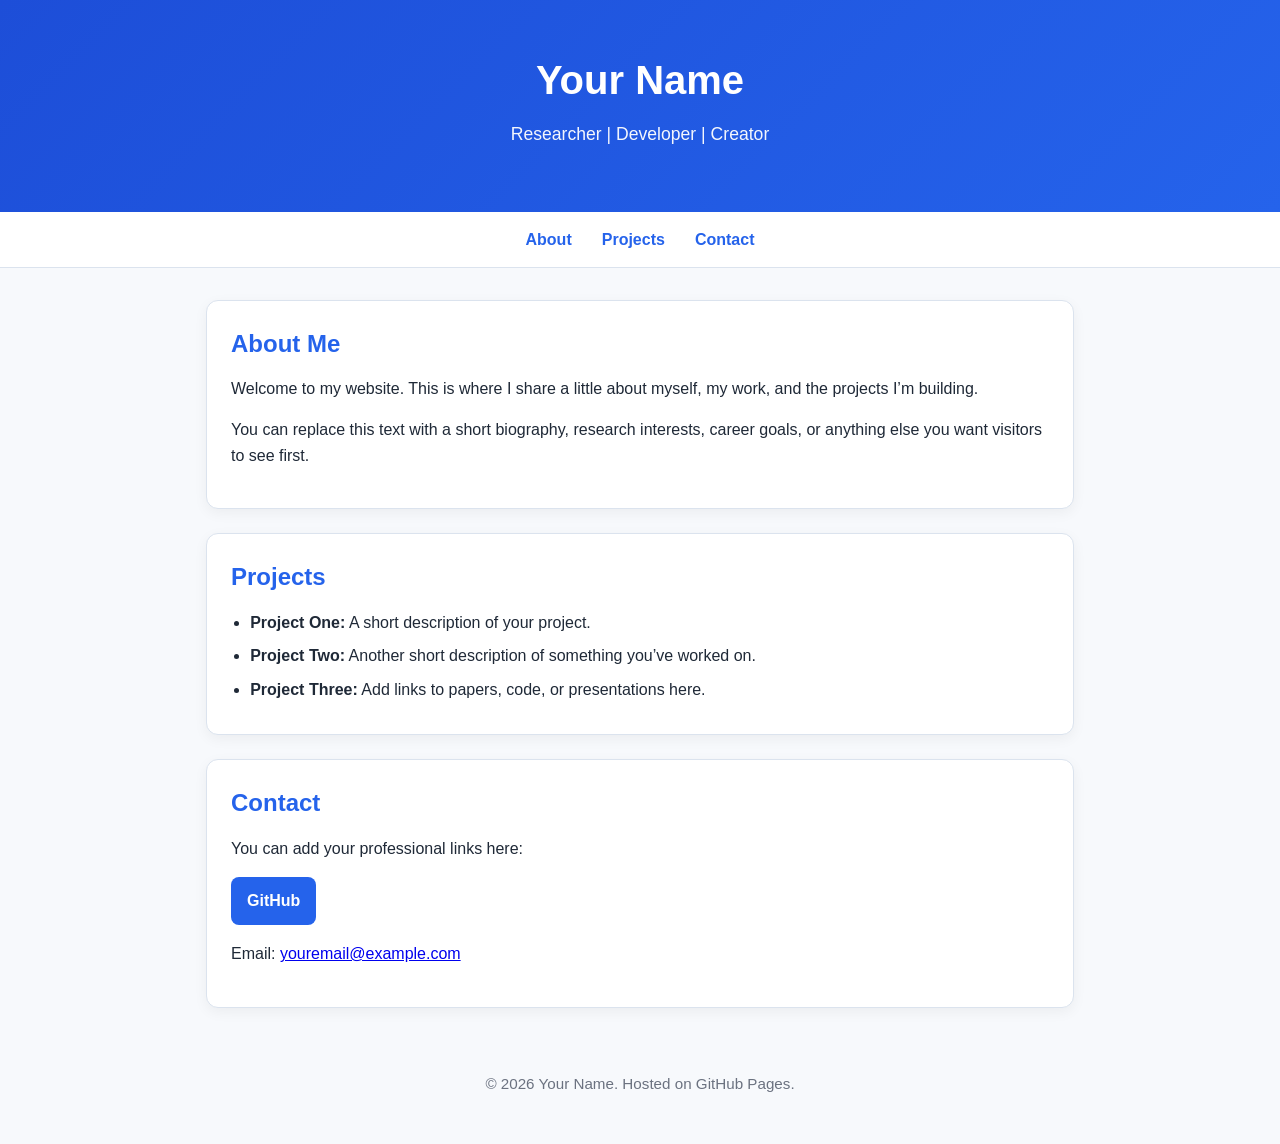
==== index.html @ e46a3c50 "Start" ====
<!DOCTYPE html>
<html lang="en">
<head>
  <meta charset="UTF-8" />
  <meta name="viewport" content="width=device-width, initial-scale=1.0" />
  <title>Your Name | Home</title>
  <meta name="description" content="Personal website hosted on GitHub Pages" />
  <style>
    :root {
      --bg: #f7f9fc;
      --text: #1f2937;
      --accent: #2563eb;
      --card: #ffffff;
      --muted: #6b7280;
      --border: #dbe3ee;
    }

    * {
      box-sizing: border-box;
      margin: 0;
      padding: 0;
    }

    body {
      font-family: Arial, Helvetica, sans-serif;
      line-height: 1.6;
      background: var(--bg);
      color: var(--text);
    }

    header {
      background: linear-gradient(135deg, #1d4ed8, #2563eb);
      color: white;
      padding: 3rem 1.5rem;
      text-align: center;
    }

    header h1 {
      font-size: 2.5rem;
      margin-bottom: 0.5rem;
    }

    header p {
      font-size: 1.1rem;
      opacity: 0.95;
    }

    nav {
      background: white;
      border-bottom: 1px solid var(--border);
      padding: 0.9rem 1rem;
      text-align: center;
      position: sticky;
      top: 0;
    }

    nav a {
      color: var(--accent);
      text-decoration: none;
      margin: 0 0.8rem;
      font-weight: bold;
    }

    nav a:hover {
      text-decoration: underline;
    }

    main {
      max-width: 900px;
      margin: 2rem auto;
      padding: 0 1rem;
    }

    section {
      background: var(--card);
      padding: 1.5rem;
      margin-bottom: 1.5rem;
      border: 1px solid var(--border);
      border-radius: 12px;
      box-shadow: 0 4px 14px rgba(0, 0, 0, 0.05);
    }

    h2 {
      margin-bottom: 0.8rem;
      color: var(--accent);
    }

    p {
      margin-bottom: 1rem;
    }

    ul {
      padding-left: 1.2rem;
    }

    li {
      margin-bottom: 0.5rem;
    }

    .button {
      display: inline-block;
      background: var(--accent);
      color: white;
      padding: 0.7rem 1rem;
      border-radius: 8px;
      text-decoration: none;
      font-weight: bold;
    }

    .button:hover {
      background: #1d4ed8;
    }

    footer {
      text-align: center;
      padding: 2rem 1rem;
      color: var(--muted);
      font-size: 0.95rem;
    }
  </style>
</head>
<body>
  <header>
    <h1>Your Name</h1>
    <p>Researcher | Developer | Creator</p>
  </header>

  <nav>
    <a href="#about">About</a>
    <a href="#projects">Projects</a>
    <a href="#contact">Contact</a>
  </nav>

  <main>
    <section id="about">
      <h2>About Me</h2>
      <p>
        Welcome to my website. This is where I share a little about myself,
        my work, and the projects I’m building.
      </p>
      <p>
        You can replace this text with a short biography, research interests,
        career goals, or anything else you want visitors to see first.
      </p>
    </section>

    <section id="projects">
      <h2>Projects</h2>
      <ul>
        <li><strong>Project One:</strong> A short description of your project.</li>
        <li><strong>Project Two:</strong> Another short description of something you’ve worked on.</li>
        <li><strong>Project Three:</strong> Add links to papers, code, or presentations here.</li>
      </ul>
    </section>

    <section id="contact">
      <h2>Contact</h2>
      <p>You can add your professional links here:</p>
      <p>
        <a class="button" href="https://github.com/yourusername" target="_blank">GitHub</a>
      </p>
      <p>
        Email: <a href="mailto:youremail@example.com">youremail@example.com</a>
      </p>
    </section>
  </main>

  <footer>
    <p>&copy; 2026 Your Name. Hosted on GitHub Pages.</p>
  </footer>
</body>
</html>
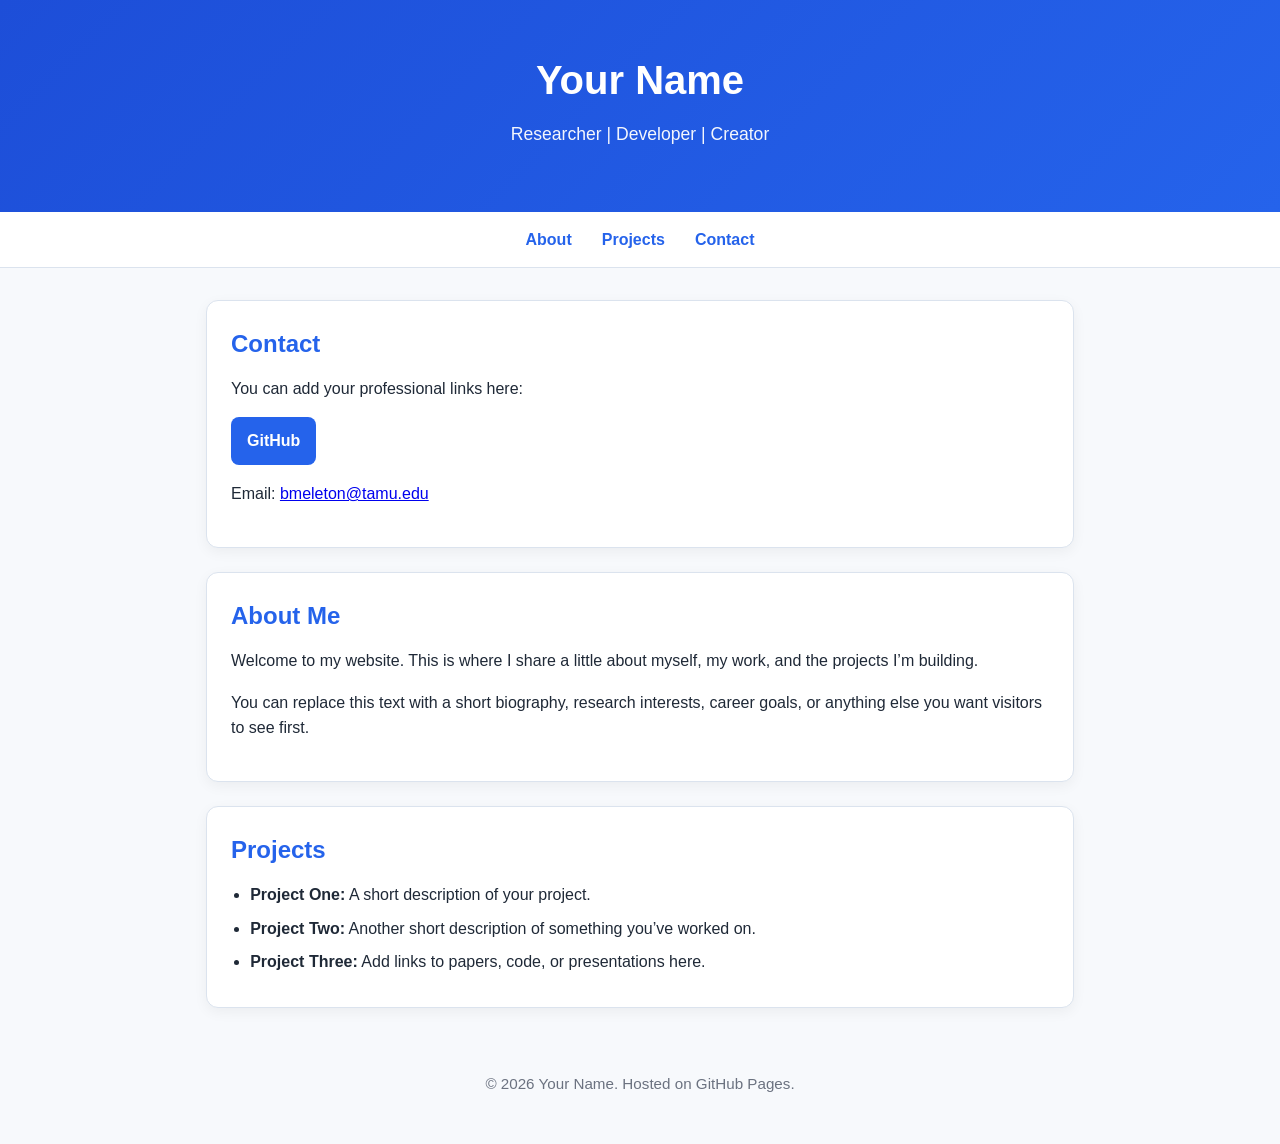
==== commit 1e02c862: "Editted & Moved Contact Section" ====
--- a/index.html
+++ b/index.html
@@ -132,6 +132,17 @@
   </nav>
 
   <main>
+    <section id="contact">
+      <h2>Contact</h2>
+      <p>You can add your professional links here:</p>
+      <p>
+        <a class="button" href="https://github.com/bmeleton" target="_blank">GitHub</a>
+      </p>
+      <p>
+        Email: <a href="mailto:bmeleton@tamu.edu">bmeleton@tamu.edu</a>
+      </p>
+    </section>
+    
     <section id="about">
       <h2>About Me</h2>
       <p>
@@ -153,20 +164,10 @@
       </ul>
     </section>
 
-    <section id="contact">
-      <h2>Contact</h2>
-      <p>You can add your professional links here:</p>
-      <p>
-        <a class="button" href="https://github.com/yourusername" target="_blank">GitHub</a>
-      </p>
-      <p>
-        Email: <a href="mailto:youremail@example.com">youremail@example.com</a>
-      </p>
-    </section>
   </main>
 
   <footer>
     <p>&copy; 2026 Your Name. Hosted on GitHub Pages.</p>
   </footer>
 </body>
-</html>+</html>
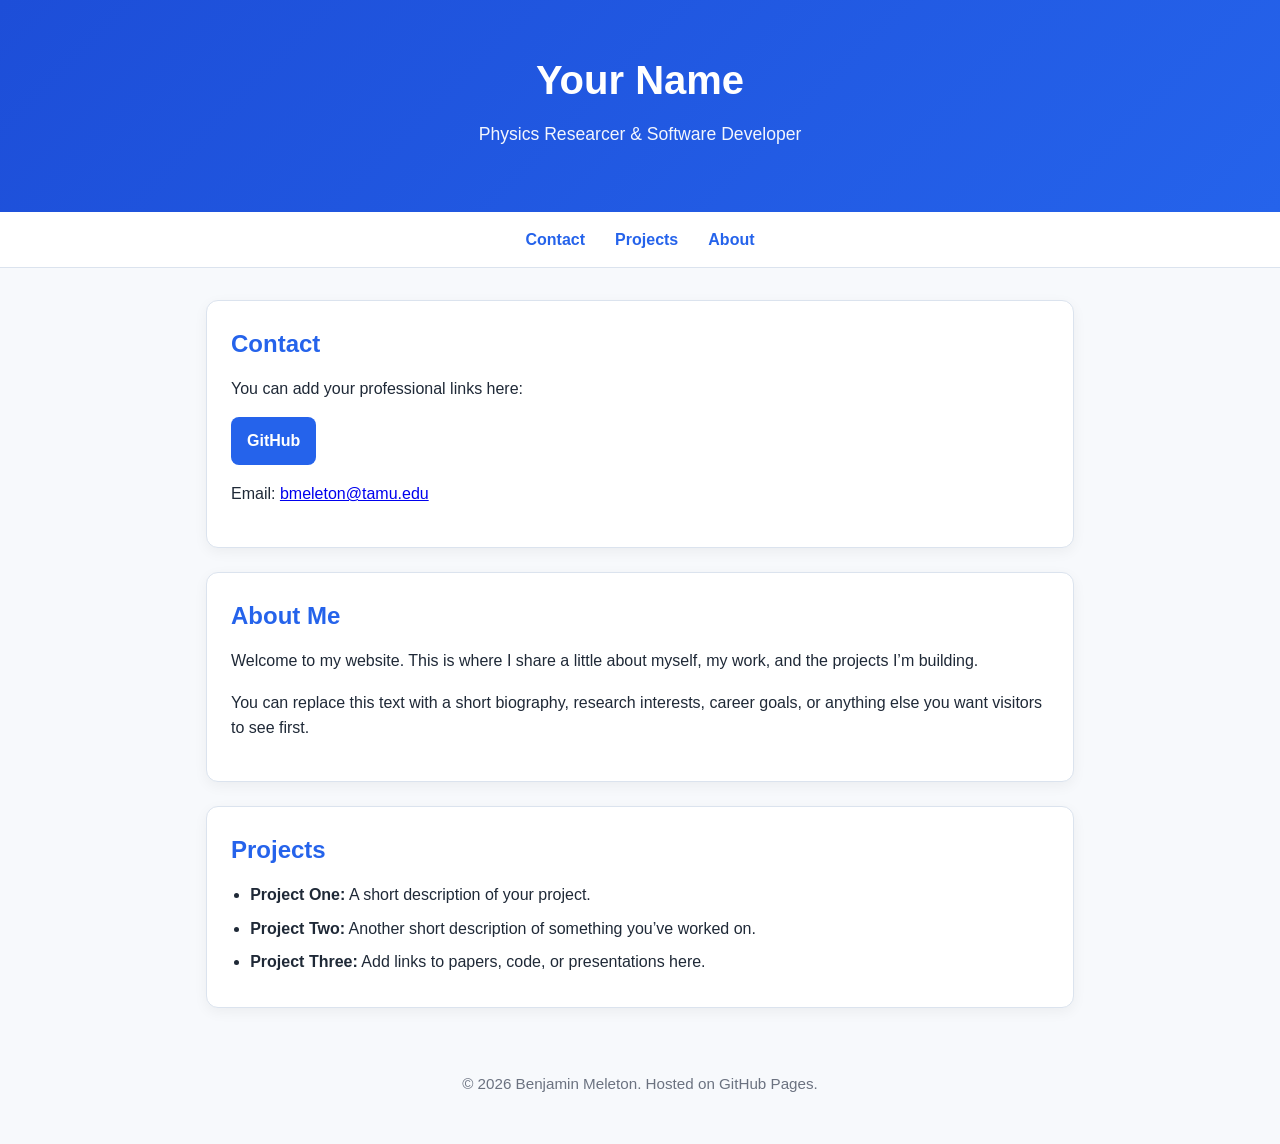
==== commit a4d7eaaf: "Update personal details in index.html" ====
--- a/index.html
+++ b/index.html
@@ -3,7 +3,7 @@
 <head>
   <meta charset="UTF-8" />
   <meta name="viewport" content="width=device-width, initial-scale=1.0" />
-  <title>Your Name | Home</title>
+  <title>Ben Meleton | Home</title>
   <meta name="description" content="Personal website hosted on GitHub Pages" />
   <style>
     :root {
@@ -122,13 +122,13 @@
 <body>
   <header>
     <h1>Your Name</h1>
-    <p>Researcher | Developer | Creator</p>
+    <p>Physics Researcer & Software Developer</p>
   </header>
 
   <nav>
-    <a href="#about">About</a>
+    <a href="#about">Contact</a>
     <a href="#projects">Projects</a>
-    <a href="#contact">Contact</a>
+    <a href="#contact">About</a>
   </nav>
 
   <main>
@@ -167,7 +167,7 @@
   </main>
 
   <footer>
-    <p>&copy; 2026 Your Name. Hosted on GitHub Pages.</p>
+    <p>&copy; 2026 Benjamin Meleton. Hosted on GitHub Pages.</p>
   </footer>
 </body>
 </html>
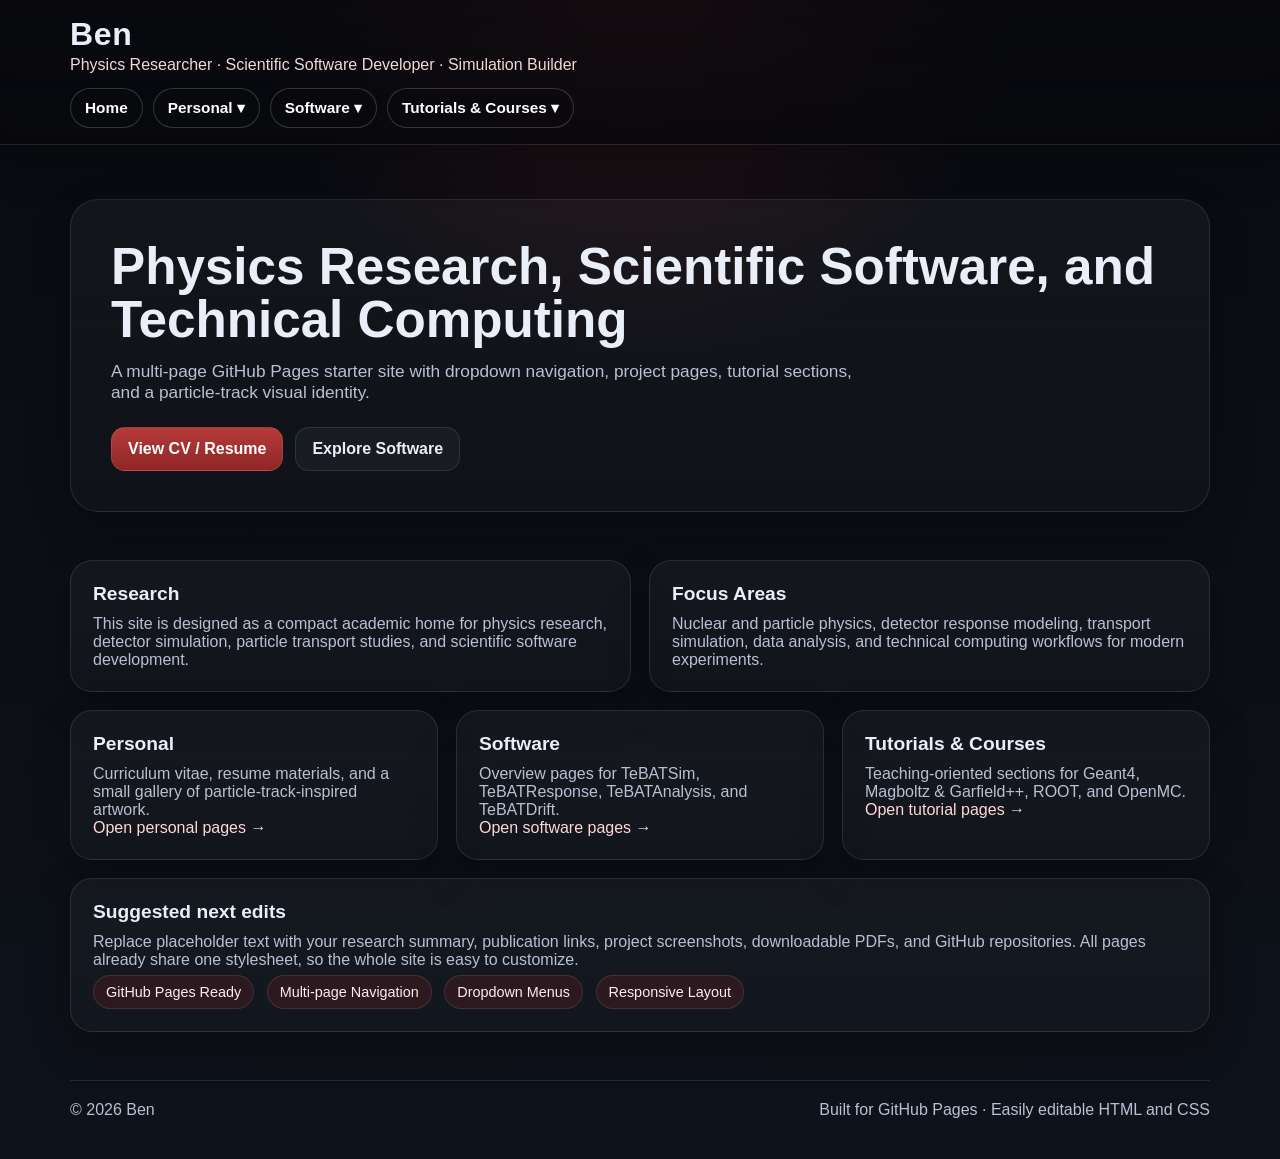
==== commit 7d582381: "Add files via upload" ====
--- a/index.html
+++ b/index.html
@@ -1,173 +1,125 @@
 <!DOCTYPE html>
 <html lang="en">
 <head>
-  <meta charset="UTF-8" />
-  <meta name="viewport" content="width=device-width, initial-scale=1.0" />
-  <title>Ben Meleton | Home</title>
-  <meta name="description" content="Personal website hosted on GitHub Pages" />
-  <style>
-    :root {
-      --bg: #f7f9fc;
-      --text: #1f2937;
-      --accent: #2563eb;
-      --card: #ffffff;
-      --muted: #6b7280;
-      --border: #dbe3ee;
-    }
-
-    * {
-      box-sizing: border-box;
-      margin: 0;
-      padding: 0;
-    }
-
-    body {
-      font-family: Arial, Helvetica, sans-serif;
-      line-height: 1.6;
-      background: var(--bg);
-      color: var(--text);
-    }
-
-    header {
-      background: linear-gradient(135deg, #1d4ed8, #2563eb);
-      color: white;
-      padding: 3rem 1.5rem;
-      text-align: center;
-    }
-
-    header h1 {
-      font-size: 2.5rem;
-      margin-bottom: 0.5rem;
-    }
-
-    header p {
-      font-size: 1.1rem;
-      opacity: 0.95;
-    }
-
-    nav {
-      background: white;
-      border-bottom: 1px solid var(--border);
-      padding: 0.9rem 1rem;
-      text-align: center;
-      position: sticky;
-      top: 0;
-    }
-
-    nav a {
-      color: var(--accent);
-      text-decoration: none;
-      margin: 0 0.8rem;
-      font-weight: bold;
-    }
-
-    nav a:hover {
-      text-decoration: underline;
-    }
-
-    main {
-      max-width: 900px;
-      margin: 2rem auto;
-      padding: 0 1rem;
-    }
-
-    section {
-      background: var(--card);
-      padding: 1.5rem;
-      margin-bottom: 1.5rem;
-      border: 1px solid var(--border);
-      border-radius: 12px;
-      box-shadow: 0 4px 14px rgba(0, 0, 0, 0.05);
-    }
-
-    h2 {
-      margin-bottom: 0.8rem;
-      color: var(--accent);
-    }
-
-    p {
-      margin-bottom: 1rem;
-    }
-
-    ul {
-      padding-left: 1.2rem;
-    }
-
-    li {
-      margin-bottom: 0.5rem;
-    }
-
-    .button {
-      display: inline-block;
-      background: var(--accent);
-      color: white;
-      padding: 0.7rem 1rem;
-      border-radius: 8px;
-      text-decoration: none;
-      font-weight: bold;
-    }
-
-    .button:hover {
-      background: #1d4ed8;
-    }
-
-    footer {
-      text-align: center;
-      padding: 2rem 1rem;
-      color: var(--muted);
-      font-size: 0.95rem;
-    }
-  </style>
+  <meta charset="UTF-8">
+  <meta name="viewport" content="width=device-width, initial-scale=1.0">
+  <title>Physics Research, Scientific Software, and Technical Computing | Ben</title>
+  <meta name="description" content="A multi-page GitHub Pages starter site with dropdown navigation, project pages, tutorial sections, and a particle-track visual identity.">
+  <link rel="stylesheet" href="styles.css">
 </head>
 <body>
-  <header>
-    <h1>Your Name</h1>
-    <p>Physics Researcer & Software Developer</p>
-  </header>
+  
+<header class="site-header">
+  <div class="header-inner">
+    <div class="brand">
+      <div class="branding">
+        <h1>Ben</h1>
+        <p>Physics Researcher · Scientific Software Developer · Simulation Builder</p>
+      </div>
+    </div>
+    <nav class="navbar" aria-label="Main navigation">
+      <a href="index.html">Home</a>
 
-  <nav>
-    <a href="#about">Contact</a>
-    <a href="#projects">Projects</a>
-    <a href="#contact">About</a>
-  </nav>
+      <div class="dropdown">
+        <button class="dropbtn">Personal ▾</button>
+        <div class="dropdown-content">
+          <a href="cv.html">Curriculum Vitae / Resume</a>
+          <a href="artwork.html">Artwork</a>
+        </div>
+      </div>
 
-  <main>
-    <section id="contact">
-      <h2>Contact</h2>
-      <p>You can add your professional links here:</p>
-      <p>
-        <a class="button" href="https://github.com/bmeleton" target="_blank">GitHub</a>
-      </p>
-      <p>
-        Email: <a href="mailto:bmeleton@tamu.edu">bmeleton@tamu.edu</a>
-      </p>
+      <div class="dropdown">
+        <button class="dropbtn">Software ▾</button>
+        <div class="dropdown-content">
+          <a href="tebatsim.html">TeBATSim</a>
+          <a href="tebatresponse.html">TeBATResponse</a>
+          <a href="tebatanalysis.html">TeBATAnalysis</a>
+          <a href="tebatdrift.html">TeBATDrift</a>
+        </div>
+      </div>
+
+      <div class="dropdown">
+        <button class="dropbtn">Tutorials &amp; Courses ▾</button>
+        <div class="dropdown-content">
+          <a href="geant4.html">Geant4</a>
+          <a href="garfield.html">Magboltz &amp; Garfield++</a>
+          <a href="root.html">ROOT</a>
+          <a href="openmc.html">OpenMC</a>
+        </div>
+      </div>
+    </nav>
+  </div>
+</header>
+
+  
+    <section class="hero">
+      <div class="hero-card">
+        <h2>Physics Research, Scientific Software, and Technical Computing</h2>
+        <p>A multi-page GitHub Pages starter site with dropdown navigation, project pages, tutorial sections, and a particle-track visual identity.</p>
+        <div class="hero-actions">
+          <a class="btn btn-primary" href="cv.html">View CV / Resume</a>
+          <a class="btn btn-secondary" href="tebatsim.html">Explore Software</a>
+        </div>
+      </div>
     </section>
     
-    <section id="about">
-      <h2>About Me</h2>
+  
+  
+<section class="section">
+  <div class="grid">
+    <article class="card wide">
+      <h4>Research</h4>
       <p>
-        Welcome to my website. This is where I share a little about myself,
-        my work, and the projects I’m building.
+        This site is designed as a compact academic home for physics research,
+        detector simulation, particle transport studies, and scientific software development.
       </p>
+    </article>
+    <article class="card wide">
+      <h4>Focus Areas</h4>
       <p>
-        You can replace this text with a short biography, research interests,
-        career goals, or anything else you want visitors to see first.
+        Nuclear and particle physics, detector response modeling, transport simulation,
+        data analysis, and technical computing workflows for modern experiments.
       </p>
-    </section>
+    </article>
 
-    <section id="projects">
-      <h2>Projects</h2>
-      <ul>
-        <li><strong>Project One:</strong> A short description of your project.</li>
-        <li><strong>Project Two:</strong> Another short description of something you’ve worked on.</li>
-        <li><strong>Project Three:</strong> Add links to papers, code, or presentations here.</li>
-      </ul>
-    </section>
+    <article class="card">
+      <h4>Personal</h4>
+      <p>Curriculum vitae, resume materials, and a small gallery of particle-track-inspired artwork.</p>
+      <p><a href="cv.html">Open personal pages →</a></p>
+    </article>
 
-  </main>
+    <article class="card">
+      <h4>Software</h4>
+      <p>Overview pages for TeBATSim, TeBATResponse, TeBATAnalysis, and TeBATDrift.</p>
+      <p><a href="tebatsim.html">Open software pages →</a></p>
+    </article>
 
-  <footer>
-    <p>&copy; 2026 Benjamin Meleton. Hosted on GitHub Pages.</p>
+    <article class="card">
+      <h4>Tutorials &amp; Courses</h4>
+      <p>Teaching-oriented sections for Geant4, Magboltz &amp; Garfield++, ROOT, and OpenMC.</p>
+      <p><a href="geant4.html">Open tutorial pages →</a></p>
+    </article>
+
+    <article class="card full">
+      <h4>Suggested next edits</h4>
+      <p>
+        Replace placeholder text with your research summary, publication links, project screenshots,
+        downloadable PDFs, and GitHub repositories. All pages already share one stylesheet,
+        so the whole site is easy to customize.
+      </p>
+      <div class="tag">GitHub Pages Ready</div>
+      <div class="tag">Multi-page Navigation</div>
+      <div class="tag">Dropdown Menus</div>
+      <div class="tag">Responsive Layout</div>
+    </article>
+  </div>
+</section>
+
+  <footer class="footer">
+    <div class="footer-inner">
+      <div>© 2026 Ben</div>
+      <div>Built for GitHub Pages · Easily editable HTML and CSS</div>
+    </div>
   </footer>
 </body>
 </html>
--- a/styles.css
+++ b/styles.css
@@ -0,0 +1,258 @@
+
+:root{
+  --bg:#0b0d12;
+  --panel:#121722;
+  --panel-2:#18202d;
+  --text:#e9eef8;
+  --muted:#b7c0d4;
+  --accent:#9f2a2a;
+  --accent-2:#f3d8d8;
+  --border:rgba(255,255,255,0.10);
+  --shadow:0 16px 40px rgba(0,0,0,0.28);
+  --maxw:1180px;
+}
+*{box-sizing:border-box}
+html{scroll-behavior:smooth}
+body{
+  margin:0;
+  font-family:Inter,Segoe UI,Arial,sans-serif;
+  background:
+    radial-gradient(circle at top, rgba(159,42,42,.18), transparent 28%),
+    linear-gradient(180deg, #090b10 0%, #0e121a 100%);
+  color:var(--text);
+}
+a{color:#ffd7d7;text-decoration:none}
+a:hover{color:#fff}
+img{max-width:100%;display:block}
+
+.site-header{
+  position:sticky;
+  top:0;
+  z-index:1000;
+  border-bottom:1px solid var(--border);
+  box-shadow:var(--shadow);
+  background:
+    linear-gradient(rgba(8,8,12,.55), rgba(8,8,12,.78)),
+    url("assets/particle-header.png") center/cover no-repeat;
+  backdrop-filter: blur(6px);
+}
+.header-inner{
+  max-width:var(--maxw);
+  margin:0 auto;
+  padding:18px 20px 16px;
+}
+.brand{
+  display:flex;
+  align-items:flex-end;
+  justify-content:space-between;
+  gap:24px;
+  flex-wrap:wrap;
+}
+.branding h1{
+  margin:0;
+  font-size:2rem;
+  line-height:1;
+  letter-spacing:.02em;
+}
+.branding p{
+  margin:.35rem 0 0;
+  color:var(--accent-2);
+  font-size:1rem;
+}
+.navbar{
+  margin-top:14px;
+  display:flex;
+  gap:10px;
+  flex-wrap:wrap;
+  align-items:center;
+}
+.navbar > a,
+.dropbtn{
+  color:#fff;
+  background:rgba(10,10,14,.32);
+  border:1px solid rgba(255,255,255,.18);
+  padding:10px 14px;
+  border-radius:999px;
+  font-weight:600;
+  font-size:.96rem;
+  cursor:pointer;
+}
+.navbar > a:hover,
+.dropdown:hover .dropbtn{
+  background:rgba(159,42,42,.45);
+}
+.dropdown{
+  position:relative;
+}
+.dropdown-content{
+  display:none;
+  position:absolute;
+  top:calc(100% + 8px);
+  left:0;
+  min-width:260px;
+  background:rgba(14,18,26,.98);
+  border:1px solid var(--border);
+  border-radius:16px;
+  overflow:hidden;
+  box-shadow:var(--shadow);
+}
+.dropdown-content a{
+  display:block;
+  padding:12px 14px;
+  color:var(--text);
+  border-bottom:1px solid rgba(255,255,255,.06);
+}
+.dropdown-content a:last-child{border-bottom:none}
+.dropdown-content a:hover{
+  background:rgba(159,42,42,.25);
+  color:#fff;
+}
+.dropdown:hover .dropdown-content{
+  display:block;
+}
+.hero{
+  max-width:var(--maxw);
+  margin:0 auto;
+  padding:54px 20px 28px;
+}
+.hero-card{
+  background:linear-gradient(180deg, rgba(255,255,255,.04), rgba(255,255,255,.02));
+  border:1px solid var(--border);
+  border-radius:28px;
+  padding:40px;
+  box-shadow:var(--shadow);
+}
+.hero h2{
+  margin:0 0 14px;
+  font-size:clamp(2rem, 4vw, 3.5rem);
+  line-height:1.05;
+}
+.hero p{
+  margin:0;
+  color:var(--muted);
+  font-size:1.08rem;
+  max-width:760px;
+}
+.hero-actions{
+  margin-top:24px;
+  display:flex;
+  gap:12px;
+  flex-wrap:wrap;
+}
+.btn{
+  display:inline-block;
+  padding:12px 16px;
+  border-radius:14px;
+  font-weight:700;
+  border:1px solid var(--border);
+}
+.btn-primary{
+  background:linear-gradient(180deg, #b53a3a, #8f2626);
+  color:#fff;
+}
+.btn-secondary{
+  background:rgba(255,255,255,.04);
+  color:var(--text);
+}
+.section{
+  max-width:var(--maxw);
+  margin:0 auto;
+  padding:20px;
+}
+.section h3{
+  font-size:1.7rem;
+  margin:10px 0 18px;
+}
+.grid{
+  display:grid;
+  grid-template-columns:repeat(12,1fr);
+  gap:18px;
+}
+.card{
+  grid-column:span 4;
+  background:linear-gradient(180deg, rgba(255,255,255,.04), rgba(255,255,255,.025));
+  border:1px solid var(--border);
+  border-radius:22px;
+  padding:22px;
+  box-shadow:var(--shadow);
+}
+.card.wide{grid-column:span 6}
+.card.full{grid-column:1/-1}
+.card h4{
+  margin:0 0 10px;
+  font-size:1.2rem;
+}
+.card p{
+  margin:0;
+  color:var(--muted);
+}
+.page-title{
+  max-width:var(--maxw);
+  margin:0 auto;
+  padding:36px 20px 8px;
+}
+.page-title h2{
+  font-size:2.3rem;
+  margin:0 0 8px;
+}
+.page-title p{
+  margin:0;
+  color:var(--muted);
+  max-width:800px;
+}
+.list-clean{
+  margin:0;
+  padding-left:1.2rem;
+  color:var(--muted);
+}
+.kv{
+  display:grid;
+  grid-template-columns:170px 1fr;
+  gap:10px 16px;
+  align-items:start;
+}
+.kv div{
+  padding:8px 0;
+  border-bottom:1px solid rgba(255,255,255,.06);
+}
+.kv strong{
+  color:#fff;
+}
+.feature-image{
+  border-radius:20px;
+  border:1px solid var(--border);
+  overflow:hidden;
+  box-shadow:var(--shadow);
+}
+.footer{
+  max-width:var(--maxw);
+  margin:28px auto 40px;
+  padding:0 20px;
+  color:var(--muted);
+}
+.footer-inner{
+  border-top:1px solid var(--border);
+  padding-top:20px;
+  display:flex;
+  justify-content:space-between;
+  gap:16px;
+  flex-wrap:wrap;
+}
+.tag{
+  display:inline-block;
+  margin:6px 8px 0 0;
+  padding:8px 12px;
+  border-radius:999px;
+  font-size:.9rem;
+  background:rgba(159,42,42,.18);
+  border:1px solid rgba(255,255,255,.10);
+  color:#ffeaea;
+}
+.note{
+  color:var(--muted);
+  font-style:italic;
+}
+@media (max-width: 900px){
+  .card,.card.wide{grid-column:1/-1}
+  .kv{grid-template-columns:1fr}
+}
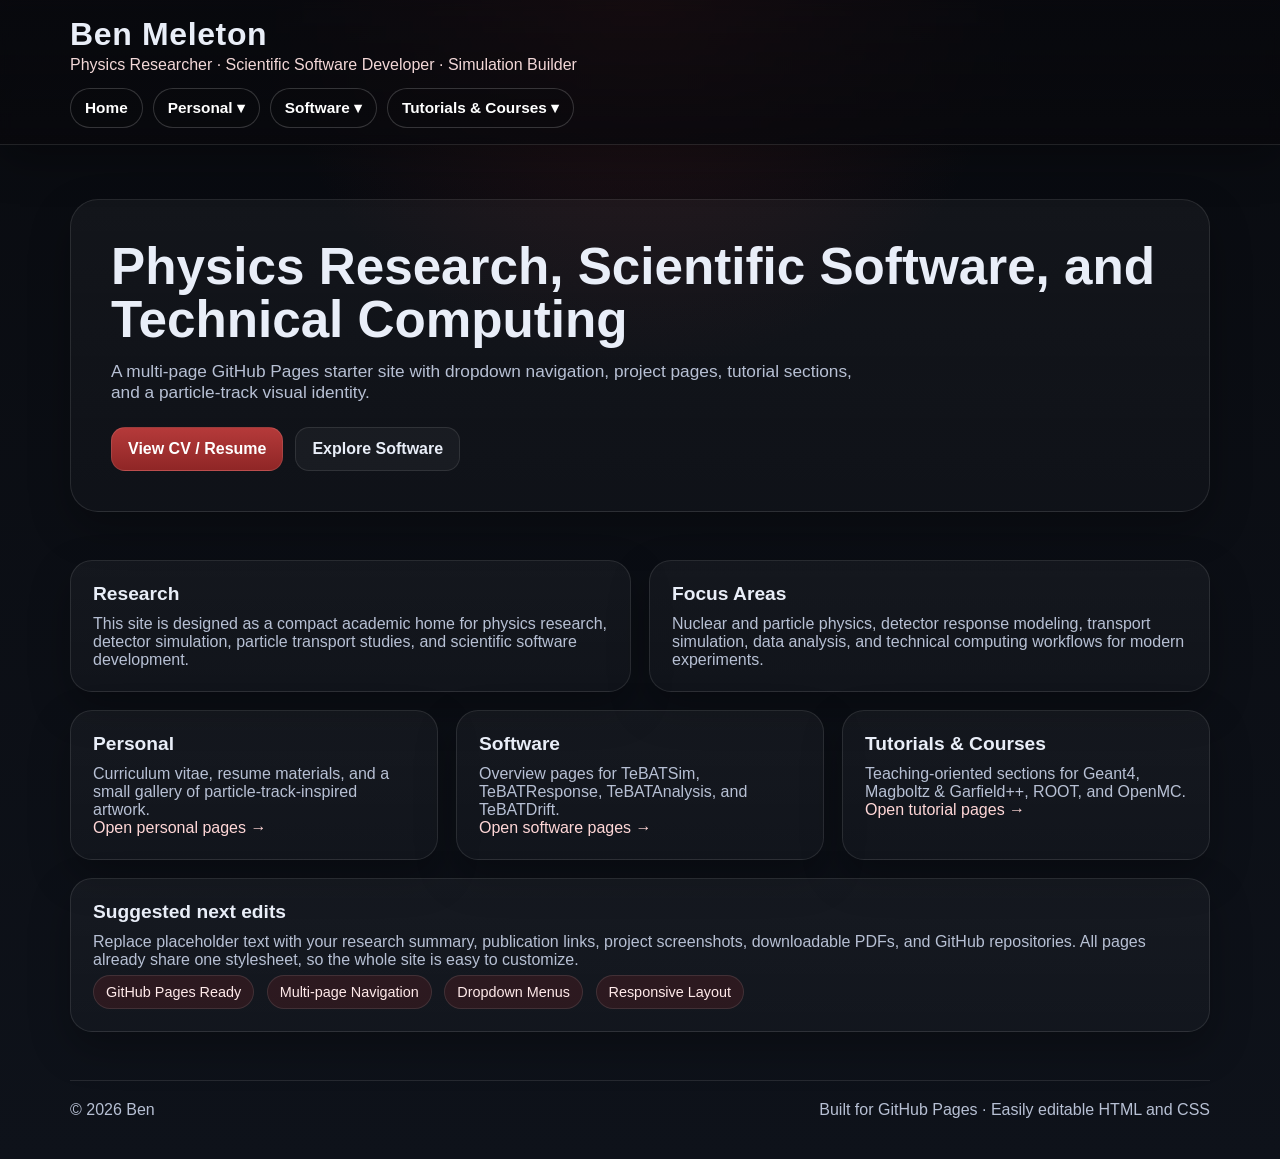
==== commit 5732b2e3: "Update header title to 'Ben Meleton'" ====
--- a/index.html
+++ b/index.html
@@ -13,7 +13,7 @@
   <div class="header-inner">
     <div class="brand">
       <div class="branding">
-        <h1>Ben</h1>
+        <h1>Ben Meleton</h1>
         <p>Physics Researcher · Scientific Software Developer · Simulation Builder</p>
       </div>
     </div>
--- a/styles.css
+++ b/styles.css
@@ -87,7 +87,7 @@
 .dropdown-content{
   display:none;
   position:absolute;
-  top:calc(100% + 8px);
+  top:calc(100% + 1px);
   left:0;
   min-width:260px;
   background:rgba(14,18,26,.98);
